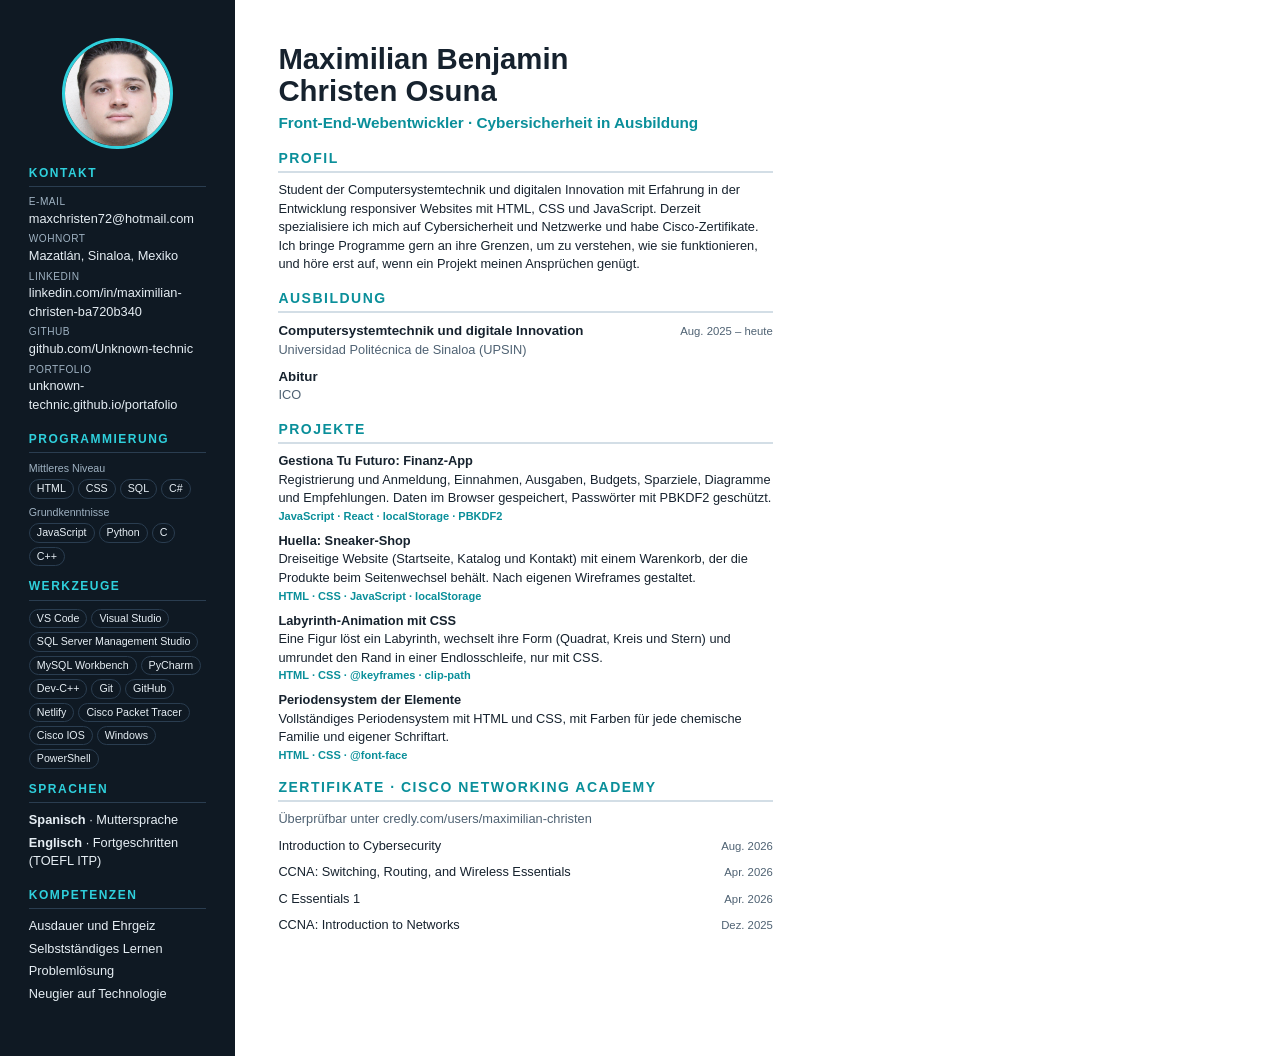
==== documentos/cv-de.html @ bbb5acd5 "CV en inglés y alemán según el idioma del sitio" ====
<!DOCTYPE html>
<html lang="de">
<head>
    <meta charset="UTF-8">
    <title>CV - Maximilian Benjamin Christen Osuna</title>
    <!-- Fuente del CV. El PDF (cv.pdf) se genera imprimiendo esta página en tamaño carta. -->
    <style>
        @page {
            size: letter;
            margin: 0;
        }

        * {
            margin: 0;
            padding: 0;
            box-sizing: border-box;
        }

        body {
            font-family: "Segoe UI", Arial, sans-serif;
            font-size: 9.6pt;
            line-height: 1.45;
            color: #16222e;
            -webkit-print-color-adjust: exact;
            print-color-adjust: exact;
        }

        .hoja {
            width: 8.5in;
            height: 11in;
            display: grid;
            grid-template-columns: 2.45in 1fr;
            overflow: hidden;
        }

        ul {
            list-style: none;
        }

        a {
            color: inherit;
            text-decoration: none;
        }

        /* ===== Columna lateral ===== */
        .lateral {
            background-color: #0f1923;
            color: #e6eef4;
            padding: 0.4in 0.3in;
            display: flex;
            flex-direction: column;
            gap: 12px;
        }

        .foto {
            width: 1.15in;
            height: 1.15in;
            margin: 0 auto 4px;
            border-radius: 50%;
            object-fit: cover;
            object-position: center 30%;
            border: 3px solid #2fd0dc;
        }

        .lateral h2 {
            font-size: 9pt;
            letter-spacing: 1.5px;
            text-transform: uppercase;
            color: #2fd0dc;
            border-bottom: 1px solid #2a3d50;
            padding-bottom: 4px;
            margin-bottom: 8px;
        }

        .lateral li {
            margin-bottom: 4px;
            word-break: break-word;
        }

        .dato {
            display: block;
            font-size: 7.6pt;
            color: #9fb2c2;
            text-transform: uppercase;
            letter-spacing: 0.5px;
        }

        .nivel {
            font-size: 8pt;
            color: #9fb2c2;
            margin: 6px 0 3px;
        }

        .chips {
            display: flex;
            flex-wrap: wrap;
            gap: 4px;
        }

        .chips li {
            margin: 0;
            padding: 1px 7px;
            font-size: 8pt;
            border: 1px solid #2a3d50;
            border-radius: 999px;
        }

        /* ===== Columna principal ===== */
        .principal {
            padding: 0.45in 0.45in 0.4in;
            display: flex;
            flex-direction: column;
            gap: 14px;
        }

        .principal h1 {
            font-size: 22pt;
            line-height: 1.1;
        }

        .rol {
            font-size: 11.5pt;
            font-weight: 600;
            color: #0a8f9a;
            margin-top: 4px;
        }

        .principal h2 {
            font-size: 10.5pt;
            letter-spacing: 1.5px;
            text-transform: uppercase;
            color: #0a8f9a;
            border-bottom: 2px solid #d3dee6;
            padding-bottom: 3px;
            margin-bottom: 8px;
        }

        .elemento {
            margin-bottom: 8px;
        }

        .elemento:last-child {
            margin-bottom: 0;
        }

        .cabecera {
            display: flex;
            justify-content: space-between;
            gap: 12px;
            align-items: baseline;
        }

        .cabecera strong {
            font-size: 10pt;
        }

        .fecha {
            flex-shrink: 0;
            font-size: 8.5pt;
            color: #4f6273;
        }

        .lugar {
            color: #4f6273;
        }

        .tec {
            font-size: 8.3pt;
            color: #0a8f9a;
            font-weight: 600;
        }
    </style>
</head>
<body>
    <div class="hoja">
        <aside class="lateral">
            <img class="foto" src="../imagenes/foto.png" alt="Foto von Maximilian Christen">

            <section>
                <h2>Kontakt</h2>
                <ul>
                    <li><span class="dato">E-Mail</span><a href="mailto:maxchristen72@hotmail.com">maxchristen72@hotmail.com</a></li>
                    <li><span class="dato">Wohnort</span>Mazatlán, Sinaloa, Mexiko</li>
                    <li><span class="dato">LinkedIn</span><a href="https://www.linkedin.com/in/maximilian-christen-ba720b340/">linkedin.com/in/maximilian-christen-ba720b340</a></li>
                    <li><span class="dato">GitHub</span><a href="https://github.com/Unknown-technic">github.com/Unknown-technic</a></li>
                    <li><span class="dato">Portfolio</span><a href="https://unknown-technic.github.io/portafolio/">unknown-technic.github.io/portafolio</a></li>
                </ul>
            </section>

            <section>
                <h2>Programmierung</h2>
                <p class="nivel">Mittleres Niveau</p>
                <ul class="chips"><li>HTML</li><li>CSS</li><li>SQL</li><li>C#</li></ul>
                <p class="nivel">Grundkenntnisse</p>
                <ul class="chips"><li>JavaScript</li><li>Python</li><li>C</li><li>C++</li></ul>
            </section>

            <section>
                <h2>Werkzeuge</h2>
                <ul class="chips">
                    <li>VS Code</li><li>Visual Studio</li><li>SQL Server Management Studio</li>
                    <li>MySQL Workbench</li><li>PyCharm</li><li>Dev-C++</li><li>Git</li><li>GitHub</li>
                    <li>Netlify</li><li>Cisco Packet Tracer</li><li>Cisco IOS</li><li>Windows</li><li>PowerShell</li>
                </ul>
            </section>

            <section>
                <h2>Sprachen</h2>
                <ul>
                    <li><strong>Spanisch</strong> · Muttersprache</li>
                    <li><strong>Englisch</strong> · Fortgeschritten (TOEFL ITP)</li>
                </ul>
            </section>

            <section>
                <h2>Kompetenzen</h2>
                <ul>
                    <li>Ausdauer und Ehrgeiz</li>
                    <li>Selbstständiges Lernen</li>
                    <li>Problemlösung</li>
                    <li>Neugier auf Technologie</li>
                </ul>
            </section>
        </aside>

        <main class="principal">
            <header>
                <h1>Maximilian Benjamin<br>Christen Osuna</h1>
                <p class="rol">Front-End-Webentwickler · Cybersicherheit in Ausbildung</p>
            </header>

            <section>
                <h2>Profil</h2>
                <p>Student der Computersystemtechnik und digitalen Innovation mit Erfahrung in der Entwicklung responsiver Websites mit HTML, CSS und JavaScript. Derzeit spezialisiere ich mich auf Cybersicherheit und Netzwerke und habe Cisco-Zertifikate. Ich bringe Programme gern an ihre Grenzen, um zu verstehen, wie sie funktionieren, und höre erst auf, wenn ein Projekt meinen Ansprüchen genügt.</p>
            </section>

            <section>
                <h2>Ausbildung</h2>
                <div class="elemento">
                    <div class="cabecera">
                        <strong>Computersystemtechnik und digitale Innovation</strong>
                        <span class="fecha">Aug. 2025 – heute</span>
                    </div>
                    <p class="lugar">Universidad Politécnica de Sinaloa (UPSIN)</p>
                </div>
                <div class="elemento">
                    <div class="cabecera">
                        <strong>Abitur</strong>
                    </div>
                    <p class="lugar">ICO</p>
                </div>
            </section>

            <section>
                <h2>Projekte</h2>
                <div class="elemento">
                    <strong>Gestiona Tu Futuro: Finanz-App</strong>
                    <p>Registrierung und Anmeldung, Einnahmen, Ausgaben, Budgets, Sparziele, Diagramme und Empfehlungen. Daten im Browser gespeichert, Passwörter mit PBKDF2 geschützt.</p>
                    <p class="tec">JavaScript · React · localStorage · PBKDF2</p>
                </div>
                <div class="elemento">
                    <strong>Huella: Sneaker-Shop</strong>
                    <p>Dreiseitige Website (Startseite, Katalog und Kontakt) mit einem Warenkorb, der die Produkte beim Seitenwechsel behält. Nach eigenen Wireframes gestaltet.</p>
                    <p class="tec">HTML · CSS · JavaScript · localStorage</p>
                </div>
                <div class="elemento">
                    <strong>Labyrinth-Animation mit CSS</strong>
                    <p>Eine Figur löst ein Labyrinth, wechselt ihre Form (Quadrat, Kreis und Stern) und umrundet den Rand in einer Endlosschleife, nur mit CSS.</p>
                    <p class="tec">HTML · CSS · @keyframes · clip-path</p>
                </div>
                <div class="elemento">
                    <strong>Periodensystem der Elemente</strong>
                    <p>Vollständiges Periodensystem mit HTML und CSS, mit Farben für jede chemische Familie und eigener Schriftart.</p>
                    <p class="tec">HTML · CSS · @font-face</p>
                </div>
            </section>

            <section>
                <h2>Zertifikate · Cisco Networking Academy</h2>
                <p class="lugar elemento">Überprüfbar unter <a href="https://www.credly.com/users/maximilian-christen/badges">credly.com/users/maximilian-christen</a></p>
                <div class="elemento cabecera"><span>Introduction to Cybersecurity</span><span class="fecha">Aug. 2026</span></div>
                <div class="elemento cabecera"><span>CCNA: Switching, Routing, and Wireless Essentials</span><span class="fecha">Apr. 2026</span></div>
                <div class="elemento cabecera"><span>C Essentials 1</span><span class="fecha">Apr. 2026</span></div>
                <div class="elemento cabecera"><span>CCNA: Introduction to Networks</span><span class="fecha">Dez. 2025</span></div>
            </section>
        </main>
    </div>
</body>
</html>
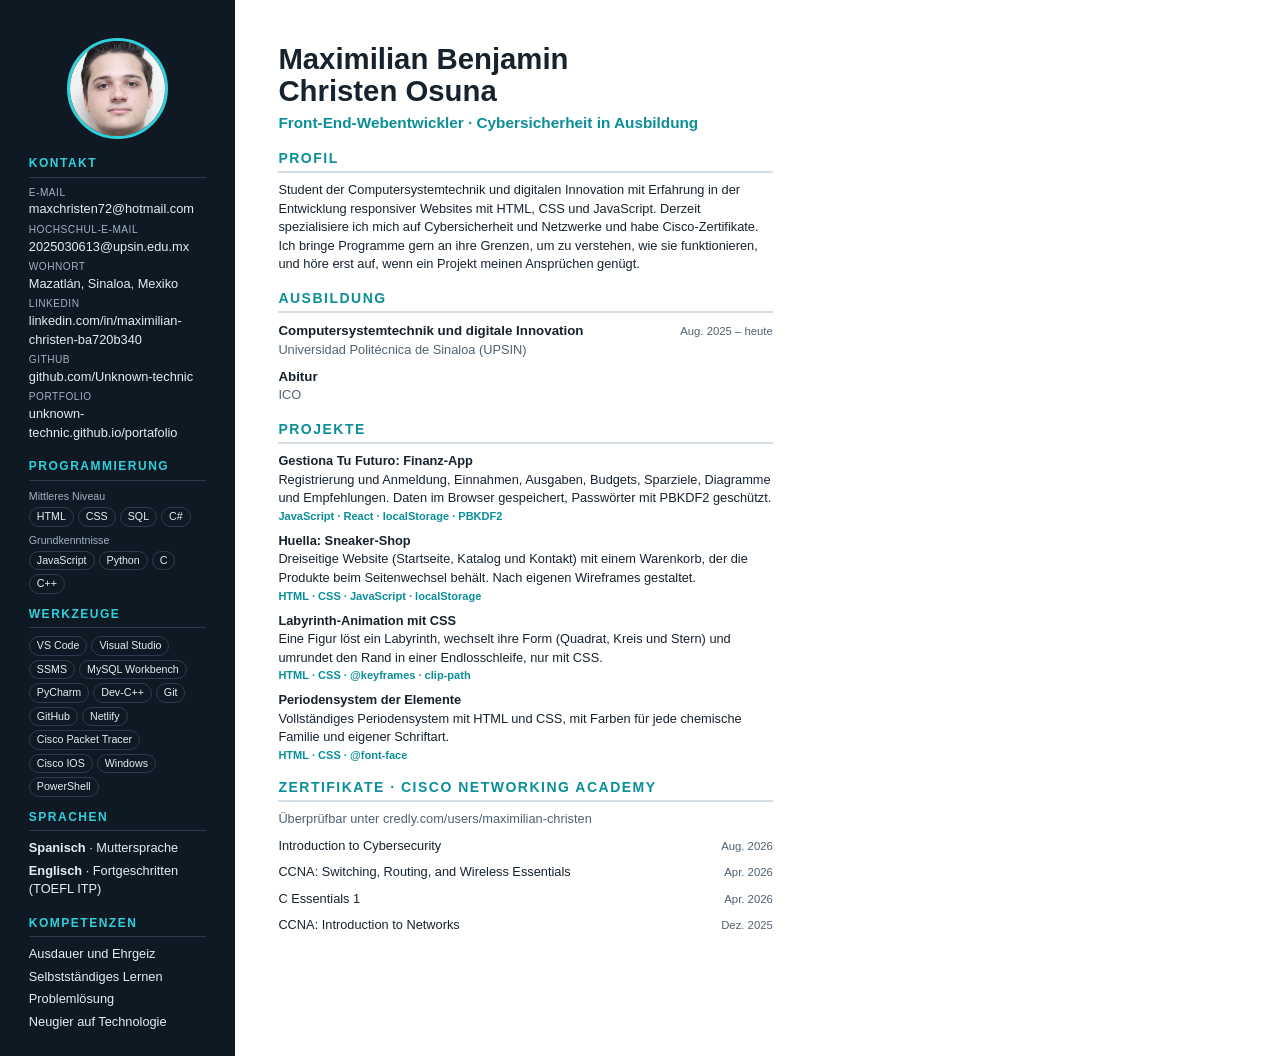
==== commit 91052a89: "Agregar correo institucional" ====
--- a/documentos/cv-de.html
+++ b/documentos/cv-de.html
@@ -53,8 +53,8 @@
         }
 
         .foto {
-            width: 1.15in;
-            height: 1.15in;
+            width: 1.05in;
+            height: 1.05in;
             margin: 0 auto 4px;
             border-radius: 50%;
             object-fit: cover;
@@ -180,6 +180,7 @@
                 <h2>Kontakt</h2>
                 <ul>
                     <li><span class="dato">E-Mail</span><a href="mailto:maxchristen72@hotmail.com">maxchristen72@hotmail.com</a></li>
+                    <li><span class="dato">Hochschul-E-Mail</span><a href="mailto:2025030613@upsin.edu.mx">2025030613@upsin.edu.mx</a></li>
                     <li><span class="dato">Wohnort</span>Mazatlán, Sinaloa, Mexiko</li>
                     <li><span class="dato">LinkedIn</span><a href="https://www.linkedin.com/in/maximilian-christen-ba720b340/">linkedin.com/in/maximilian-christen-ba720b340</a></li>
                     <li><span class="dato">GitHub</span><a href="https://github.com/Unknown-technic">github.com/Unknown-technic</a></li>
@@ -198,7 +199,7 @@
             <section>
                 <h2>Werkzeuge</h2>
                 <ul class="chips">
-                    <li>VS Code</li><li>Visual Studio</li><li>SQL Server Management Studio</li>
+                    <li>VS Code</li><li>Visual Studio</li><li>SSMS</li>
                     <li>MySQL Workbench</li><li>PyCharm</li><li>Dev-C++</li><li>Git</li><li>GitHub</li>
                     <li>Netlify</li><li>Cisco Packet Tracer</li><li>Cisco IOS</li><li>Windows</li><li>PowerShell</li>
                 </ul>
